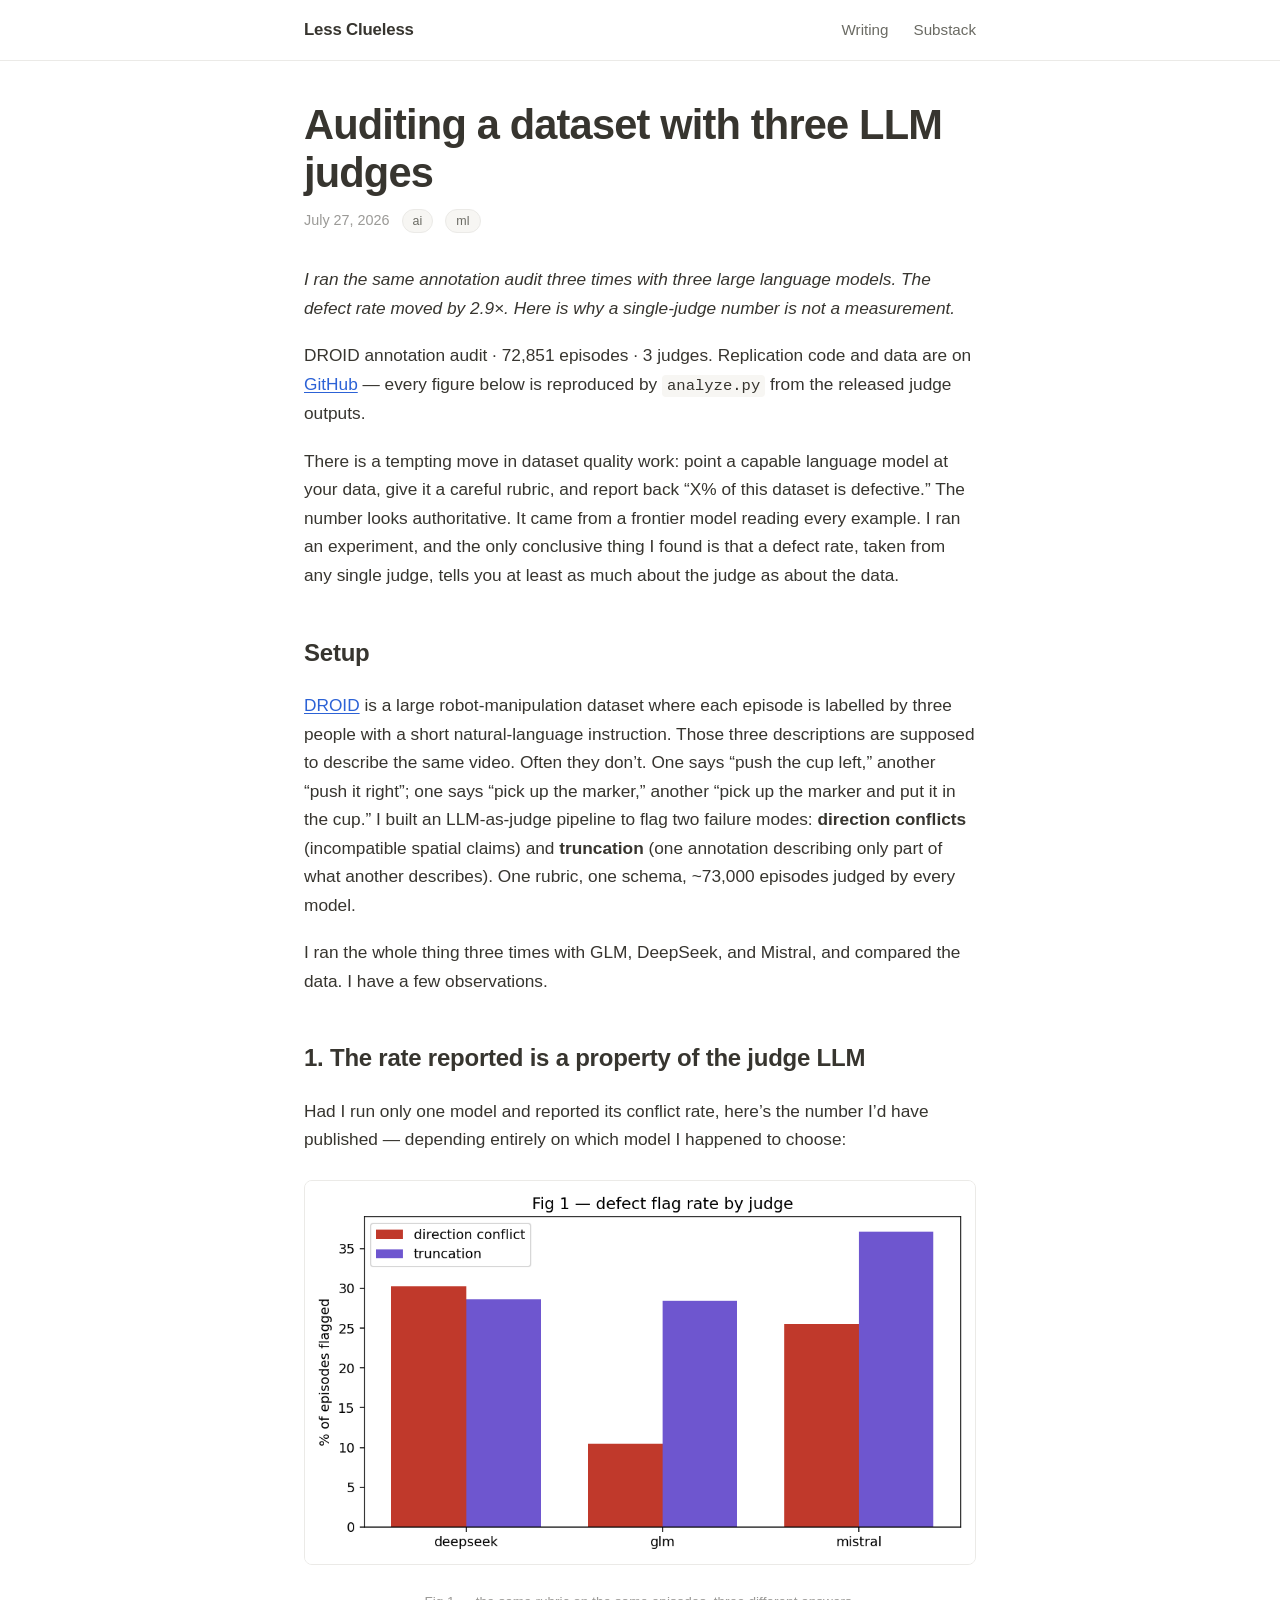
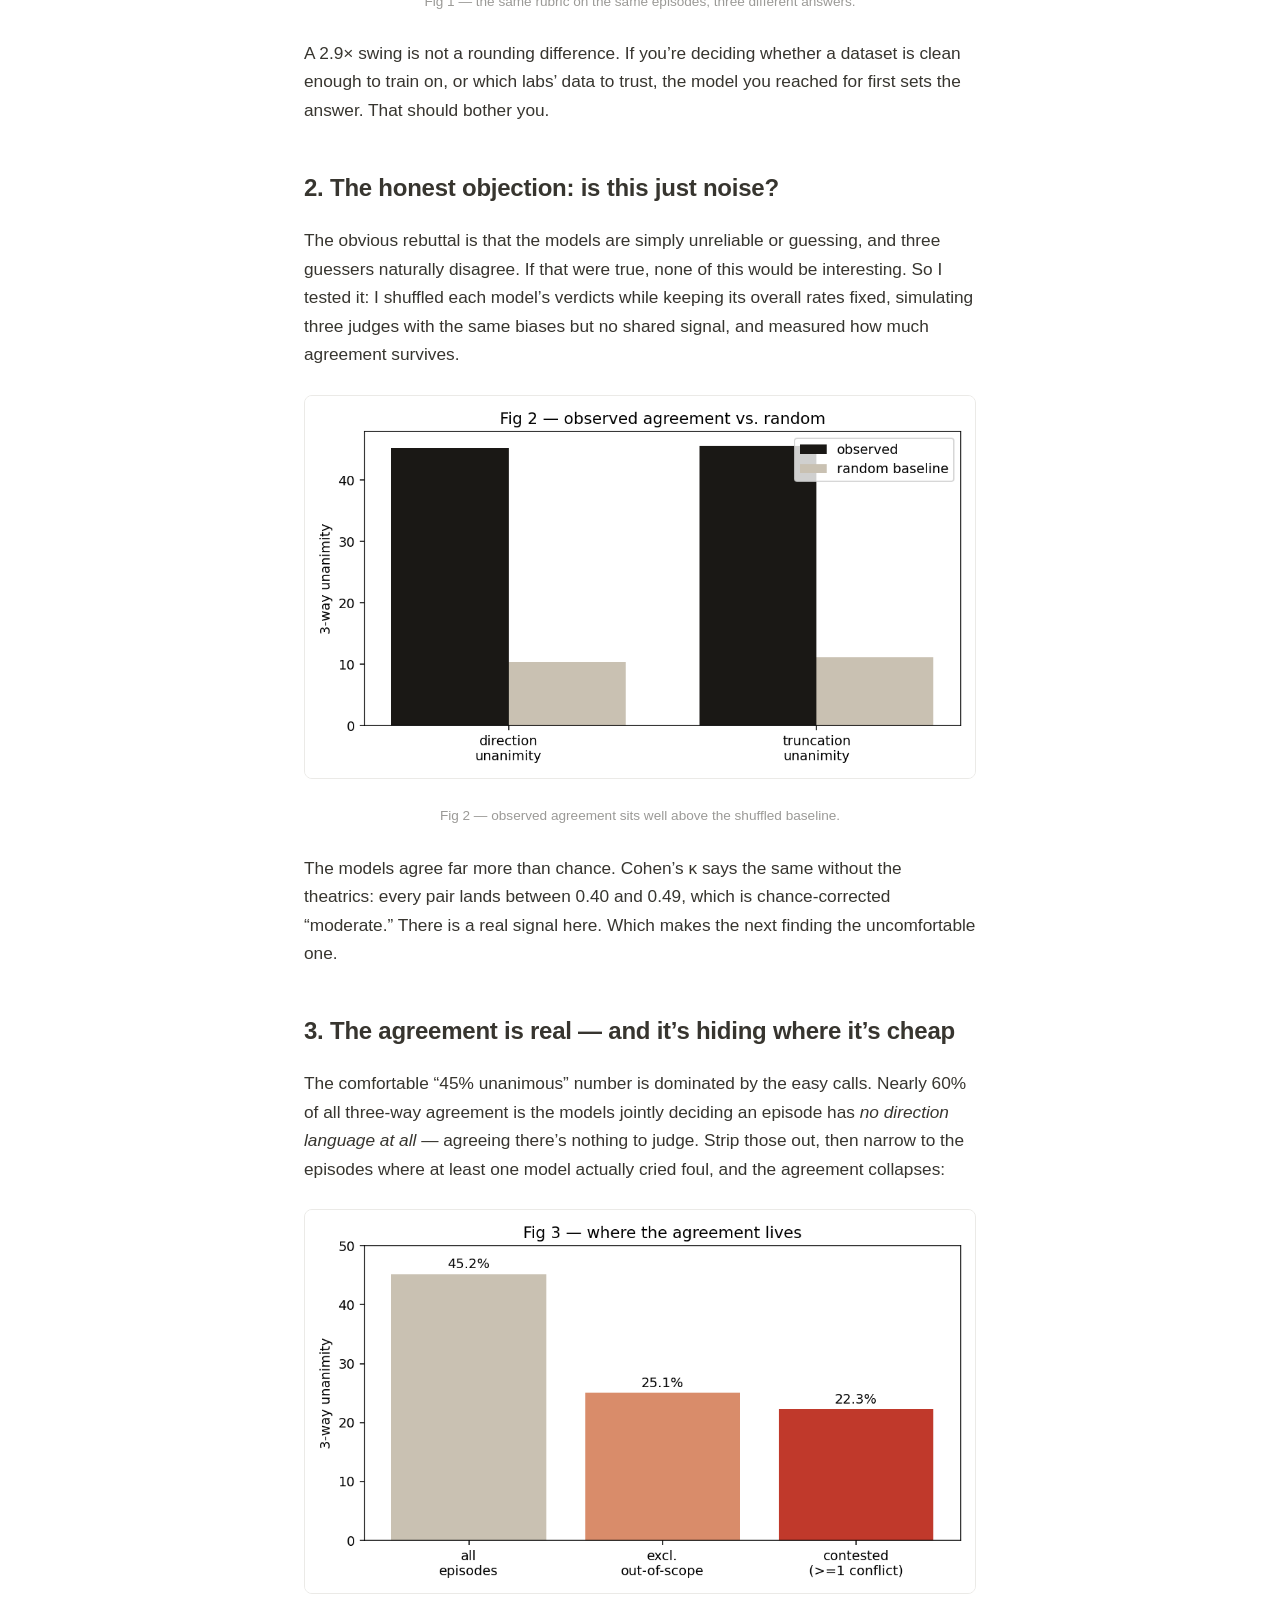
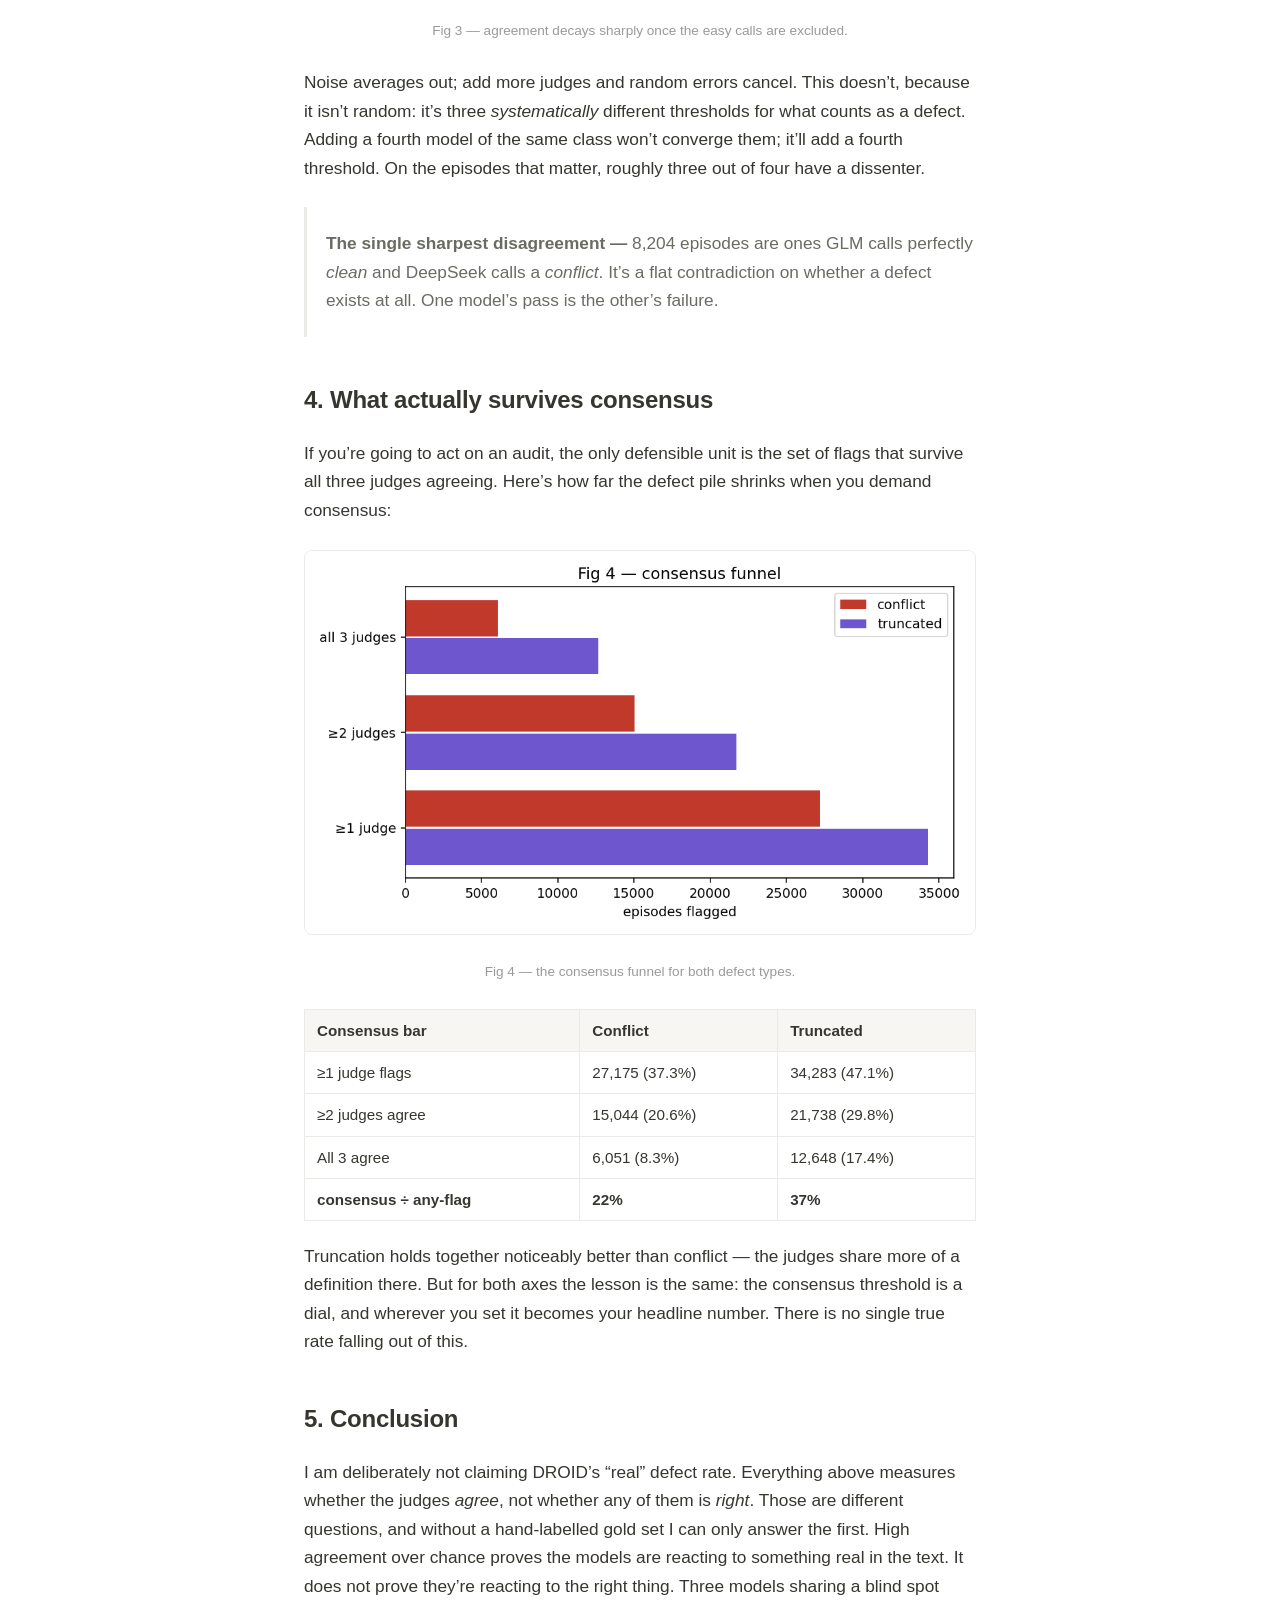
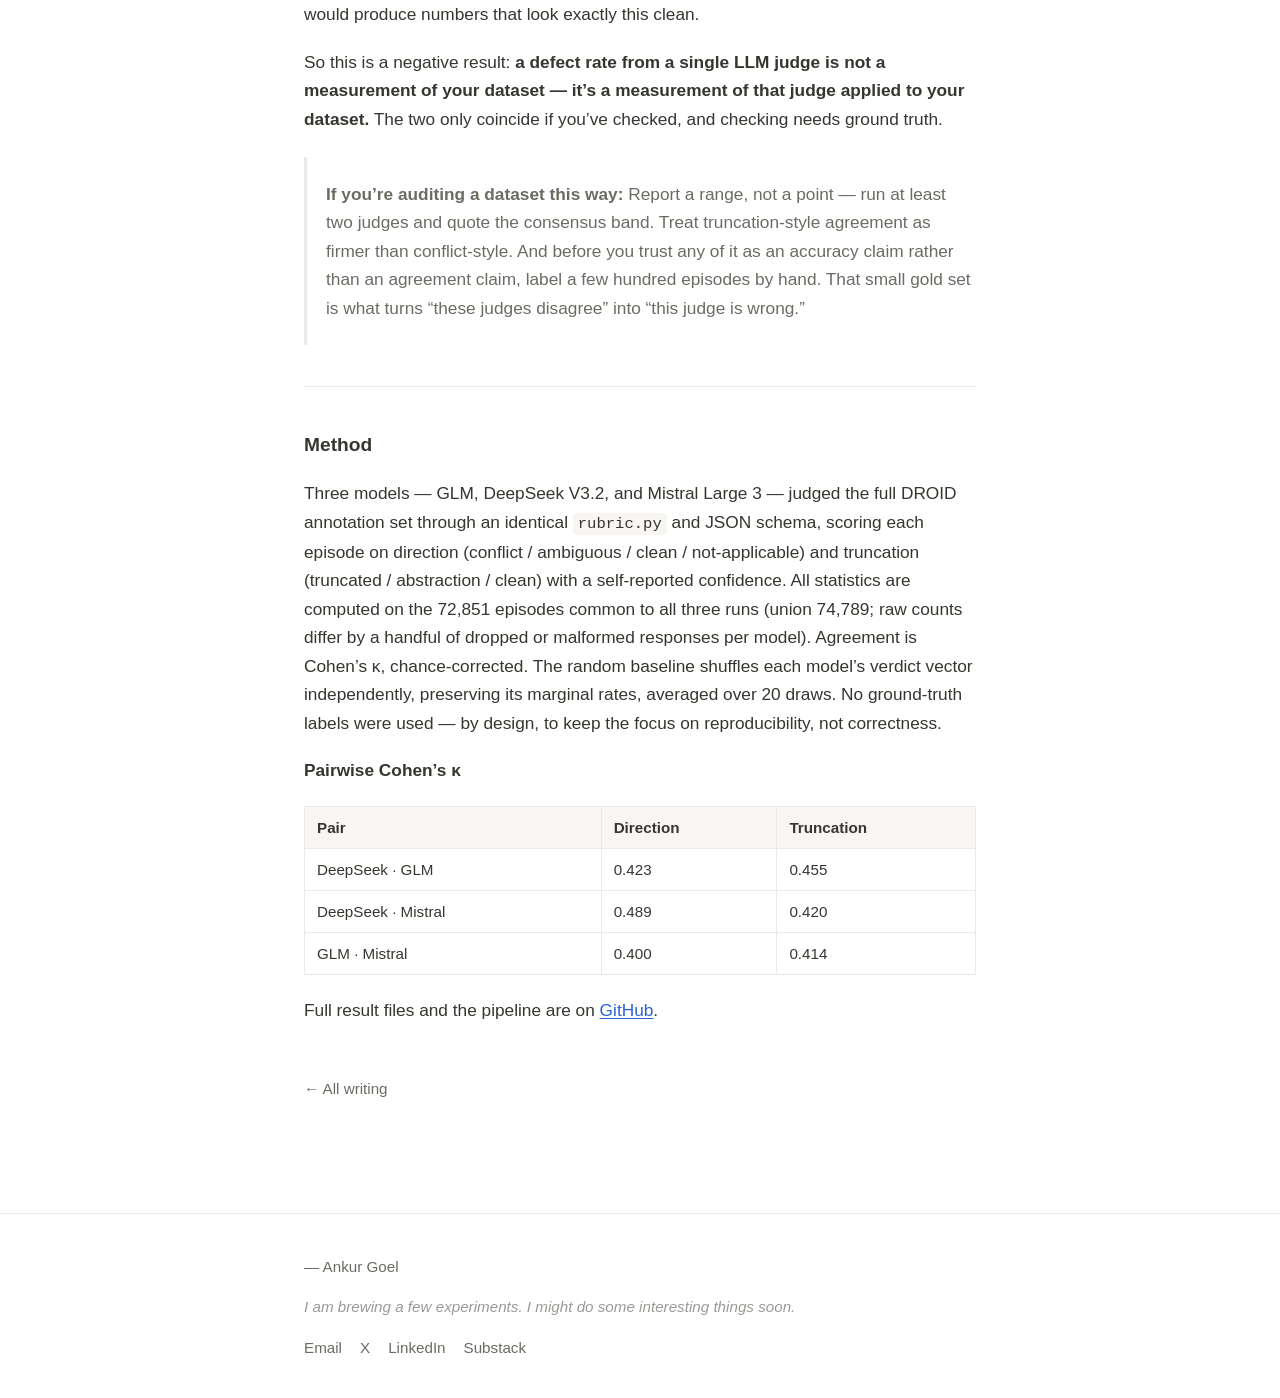
==== posts/droid-audit-llm-judges.html @ 968159c9 "Add post: Auditing a dataset with three LLM judges Co-Authored-By: Claude Opus 5 (1M context) <norep" ====
<!DOCTYPE html>
<html lang="en">
<head>
<meta charset="utf-8">
<meta name="viewport" content="width=device-width, initial-scale=1">
<title>Auditing a dataset with three LLM judges</title>
<meta name="description" content="Three models judged the same 72,851 DROID annotations with one rubric. The defect rate swung 2.9× — why a single-judge number measures the judge, not the data.">
<link rel="canonical" href="https://lessclueless.me/posts/droid-audit-llm-judges.html">
<meta property="og:title" content="Auditing a dataset with three LLM judges">
<meta property="og:description" content="Three models judged the same 72,851 DROID annotations with one rubric. The defect rate swung 2.9× — why a single-judge number measures the judge, not the data.">
<meta property="og:type" content="website">
<meta property="og:url" content="https://lessclueless.me/posts/droid-audit-llm-judges.html">
<meta name="twitter:card" content="summary_large_image">
<link rel="icon" href="/assets/img/favicon.svg" type="image/svg+xml">
<link rel="stylesheet" href="/assets/css/style.css">
</head>
<body>
<header class="site-header"><div class="wrap">
  <a class="brand" href="/">Less Clueless</a>
  <nav class="nav">
    <a href="/">Writing</a>
    <a href="https://lessclueless.substack.com/">Substack</a>
  </nav>
</div></header>

<main class="wrap">
  <article class="article">
    <div class="article-header">
      <h1>Auditing a dataset with three LLM judges</h1>
      <div class="post-meta"><span>July 27, 2026</span><span class="tag">ai</span><span class="tag">ml</span></div>
    </div>
    <div class="post-body">
<p dir="auto"><em>I ran the same annotation audit three times with three large language models. The defect rate moved by 2.9×. Here is why a single-judge number is not a measurement.</em></p>

<p dir="auto">DROID annotation audit · 72,851 episodes · 3 judges. Replication code and data are on <a href="https://github.com/goelankur1996/droid-audit-full">GitHub</a> — every figure below is reproduced by <code>analyze.py</code> from the released judge outputs.</p>

<p dir="auto">There is a tempting move in dataset quality work: point a capable language model at your data, give it a careful rubric, and report back “X% of this dataset is defective.” The number looks authoritative. It came from a frontier model reading every example. I ran an experiment, and the only conclusive thing I found is that a defect rate, taken from any single judge, tells you at least as much about the judge as about the data.</p>

<h2 dir="auto">Setup</h2>

<p dir="auto"><a href="https://droid-dataset.github.io/">DROID</a> is a large robot-manipulation dataset where each episode is labelled by three people with a short natural-language instruction. Those three descriptions are supposed to describe the same video. Often they don’t. One says “push the cup left,” another “push it right”; one says “pick up the marker,” another “pick up the marker and put it in the cup.” I built an LLM-as-judge pipeline to flag two failure modes: <strong>direction conflicts</strong> (incompatible spatial claims) and <strong>truncation</strong> (one annotation describing only part of what another describes). One rubric, one schema, ~73,000 episodes judged by every model.</p>

<p dir="auto">I ran the whole thing three times with GLM, DeepSeek, and Mistral, and compared the data. I have a few observations.</p>

<h2 dir="auto">1. The rate reported is a property of the judge LLM</h2>

<p dir="auto">Had I run only one model and reported its conflict rate, here’s the number I’d have published — depending entirely on which model I happened to choose:</p>

<figure><img src="/assets/img/droid-audit-llm-judges/fig1_flag_rate.png" alt="Defect flag rate by judge: direction conflicts range from 10.4% (GLM) to 30.2% (DeepSeek)"><figcaption>Fig 1 — the same rubric on the same episodes, three different answers.</figcaption></figure>

<p dir="auto">A 2.9× swing is not a rounding difference. If you’re deciding whether a dataset is clean enough to train on, or which labs’ data to trust, the model you reached for first sets the answer. That should bother you.</p>

<h2 dir="auto">2. The honest objection: is this just noise?</h2>

<p dir="auto">The obvious rebuttal is that the models are simply unreliable or guessing, and three guessers naturally disagree. If that were true, none of this would be interesting. So I tested it: I shuffled each model’s verdicts while keeping its overall rates fixed, simulating three judges with the same biases but no shared signal, and measured how much agreement survives.</p>

<figure><img src="/assets/img/droid-audit-llm-judges/fig2_random_baseline.png" alt="Observed three-way agreement compared against a shuffled random baseline"><figcaption>Fig 2 — observed agreement sits well above the shuffled baseline.</figcaption></figure>

<p dir="auto">The models agree far more than chance. Cohen’s κ says the same without the theatrics: every pair lands between 0.40 and 0.49, which is chance-corrected “moderate.” There is a real signal here. Which makes the next finding the uncomfortable one.</p>

<h2 dir="auto">3. The agreement is real — and it’s hiding where it’s cheap</h2>

<p dir="auto">The comfortable “45% unanimous” number is dominated by the easy calls. Nearly 60% of all three-way agreement is the models jointly deciding an episode has <em>no direction language at all</em> — agreeing there’s nothing to judge. Strip those out, then narrow to the episodes where at least one model actually cried foul, and the agreement collapses:</p>

<figure><img src="/assets/img/droid-audit-llm-judges/fig3_agreement_decay.png" alt="Three-way agreement decaying as trivially clean episodes are removed"><figcaption>Fig 3 — agreement decays sharply once the easy calls are excluded.</figcaption></figure>

<p dir="auto">Noise averages out; add more judges and random errors cancel. This doesn’t, because it isn’t random: it’s three <em>systematically</em> different thresholds for what counts as a defect. Adding a fourth model of the same class won’t converge them; it’ll add a fourth threshold. On the episodes that matter, roughly three out of four have a dissenter.</p>

<blockquote><p dir="auto"><strong>The single sharpest disagreement —</strong> 8,204 episodes are ones GLM calls perfectly <em>clean</em> and DeepSeek calls a <em>conflict</em>. It’s a flat contradiction on whether a defect exists at all. One model’s pass is the other’s failure.</p></blockquote>

<h2 dir="auto">4. What actually survives consensus</h2>

<p dir="auto">If you’re going to act on an audit, the only defensible unit is the set of flags that survive all three judges agreeing. Here’s how far the defect pile shrinks when you demand consensus:</p>

<figure><img src="/assets/img/droid-audit-llm-judges/fig4_consensus_funnel.png" alt="Consensus funnel: flag counts shrinking as the agreement bar rises from one judge to all three"><figcaption>Fig 4 — the consensus funnel for both defect types.</figcaption></figure>

<table>
<thead><tr><th>Consensus bar</th><th>Conflict</th><th>Truncated</th></tr></thead>
<tbody>
<tr><td>≥1 judge flags</td><td>27,175 (37.3%)</td><td>34,283 (47.1%)</td></tr>
<tr><td>≥2 judges agree</td><td>15,044 (20.6%)</td><td>21,738 (29.8%)</td></tr>
<tr><td>All 3 agree</td><td>6,051 (8.3%)</td><td>12,648 (17.4%)</td></tr>
<tr><td><strong>consensus ÷ any-flag</strong></td><td><strong>22%</strong></td><td><strong>37%</strong></td></tr>
</tbody>
</table>

<p dir="auto">Truncation holds together noticeably better than conflict — the judges share more of a definition there. But for both axes the lesson is the same: the consensus threshold is a dial, and wherever you set it becomes your headline number. There is no single true rate falling out of this.</p>

<h2 dir="auto">5. Conclusion</h2>

<p dir="auto">I am deliberately not claiming DROID’s “real” defect rate. Everything above measures whether the judges <em>agree</em>, not whether any of them is <em>right</em>. Those are different questions, and without a hand-labelled gold set I can only answer the first. High agreement over chance proves the models are reacting to something real in the text. It does not prove they’re reacting to the right thing. Three models sharing a blind spot would produce numbers that look exactly this clean.</p>

<p dir="auto">So this is a negative result: <strong>a defect rate from a single LLM judge is not a measurement of your dataset — it’s a measurement of that judge applied to your dataset.</strong> The two only coincide if you’ve checked, and checking needs ground truth.</p>

<blockquote><p dir="auto"><strong>If you’re auditing a dataset this way:</strong> Report a range, not a point — run at least two judges and quote the consensus band. Treat truncation-style agreement as firmer than conflict-style. And before you trust any of it as an accuracy claim rather than an agreement claim, label a few hundred episodes by hand. That small gold set is what turns “these judges disagree” into “this judge is wrong.”</p></blockquote>

<hr>

<h3 dir="auto">Method</h3>

<p dir="auto">Three models — GLM, DeepSeek V3.2, and Mistral Large 3 — judged the full DROID annotation set through an identical <code>rubric.py</code> and JSON schema, scoring each episode on direction (conflict / ambiguous / clean / not-applicable) and truncation (truncated / abstraction / clean) with a self-reported confidence. All statistics are computed on the 72,851 episodes common to all three runs (union 74,789; raw counts differ by a handful of dropped or malformed responses per model). Agreement is Cohen’s κ, chance-corrected. The random baseline shuffles each model’s verdict vector independently, preserving its marginal rates, averaged over 20 draws. No ground-truth labels were used — by design, to keep the focus on reproducibility, not correctness.</p>

<p dir="auto"><strong>Pairwise Cohen’s κ</strong></p>

<table>
<thead><tr><th>Pair</th><th>Direction</th><th>Truncation</th></tr></thead>
<tbody>
<tr><td>DeepSeek · GLM</td><td>0.423</td><td>0.455</td></tr>
<tr><td>DeepSeek · Mistral</td><td>0.489</td><td>0.420</td></tr>
<tr><td>GLM · Mistral</td><td>0.400</td><td>0.414</td></tr>
</tbody>
</table>

<p dir="auto">Full result files and the pipeline are on <a href="https://github.com/goelankur1996/droid-audit-full">GitHub</a>.</p>
</div>
    <a class="back-link" href="/">← All writing</a>
  </article>
</main>

<footer class="site-footer"><div class="wrap">
  <div>— Ankur Goel</div>
  <p><em>I am brewing a few experiments. I might do some interesting things soon.</em></p>
  <ul class="socials"><li><a href="mailto:ankur@chaotix.ai">Email</a></li><li><a href="https://x.com/goelankur1996">X</a></li><li><a href="https://www.linkedin.com/in/goelankur1996/">LinkedIn</a></li><li><a href="https://lessclueless.substack.com/">Substack</a></li></ul>
</div></footer>
</body>
</html>
---- assets/css/style.css ----
/* Less Clueless — site styles
   Notion-inspired reading layout, responsive, extensible. */

:root {
  --text: #37352f;
  --text-muted: #6b6b64;
  --text-faint: #9b9a97;
  --bg: #ffffff;
  --bg-subtle: #f7f6f3;
  --border: #ebeae7;
  --accent: #2b2a27;
  --link: #2c62d6;
  --max-width: 720px;
  --font-sans: -apple-system, BlinkMacSystemFont, "Segoe UI", "Inter",
    Helvetica, Arial, sans-serif;
  --font-serif: "Iowan Old Style", "Charter", Georgia, serif;
  --radius: 8px;
}

@media (prefers-color-scheme: dark) {
  :root {
    --text: #e6e5e2;
    --text-muted: #a3a29d;
    --text-faint: #78776f;
    --bg: #191919;
    --bg-subtle: #202020;
    --border: #2f2f2c;
    --accent: #f2f1ee;
    --link: #6f9bff;
  }
}

* { box-sizing: border-box; }

html { -webkit-text-size-adjust: 100%; scroll-behavior: smooth; }

body {
  margin: 0;
  font-family: var(--font-sans);
  color: var(--text);
  background: var(--bg);
  line-height: 1.65;
  font-size: 18px;
  -webkit-font-smoothing: antialiased;
  text-rendering: optimizeLegibility;
}

.wrap {
  max-width: var(--max-width);
  margin: 0 auto;
  padding: 0 24px;
}

/* ---------- Header / nav ---------- */
.site-header {
  border-bottom: 1px solid var(--border);
  position: sticky;
  top: 0;
  background: color-mix(in srgb, var(--bg) 88%, transparent);
  backdrop-filter: saturate(180%) blur(10px);
  z-index: 10;
}
.site-header .wrap {
  display: flex;
  align-items: center;
  justify-content: space-between;
  height: 60px;
}
.brand {
  font-weight: 700;
  font-size: 1.05rem;
  letter-spacing: -0.01em;
  text-decoration: none;
  color: var(--text);
}
.nav a {
  color: var(--text-muted);
  text-decoration: none;
  margin-left: 20px;
  font-size: 0.95rem;
}
.nav a:hover { color: var(--text); }

/* ---------- Hero (home) ---------- */
.hero { padding: 64px 0 24px; }
.hero h1 {
  font-size: clamp(2rem, 6vw, 2.9rem);
  line-height: 1.1;
  letter-spacing: -0.02em;
  margin: 0 0 12px;
  font-weight: 700;
}
.hero .tagline { font-size: 1.2rem; color: var(--text-muted); margin: 0 0 18px; }
.hero .intro { color: var(--text-muted); max-width: 60ch; }

/* ---------- Post list ---------- */
.section-label {
  text-transform: uppercase;
  letter-spacing: 0.08em;
  font-size: 0.75rem;
  color: var(--text-faint);
  font-weight: 600;
  margin: 48px 0 8px;
}
.post-list { list-style: none; padding: 0; margin: 0 0 48px; }
.post-item {
  padding: 22px 0;
  border-bottom: 1px solid var(--border);
}
.post-item:last-child { border-bottom: none; }
.post-item a.post-title {
  font-size: 1.35rem;
  font-weight: 600;
  letter-spacing: -0.01em;
  text-decoration: none;
  color: var(--text);
  display: inline-block;
  margin-bottom: 4px;
}
.post-item a.post-title:hover { color: var(--link); }
.post-item .post-desc { color: var(--text-muted); margin: 4px 0 8px; font-size: 1rem; }
.post-meta { font-size: 0.85rem; color: var(--text-faint); display: flex; gap: 12px; flex-wrap: wrap; }
.tag {
  background: var(--bg-subtle);
  border: 1px solid var(--border);
  border-radius: 20px;
  padding: 1px 10px;
  font-size: 0.78rem;
  color: var(--text-muted);
}

/* ---------- Article ---------- */
.article { padding: 40px 0 24px; }
.article-header { margin-bottom: 32px; }
.article-header h1 {
  font-size: clamp(1.9rem, 5vw, 2.6rem);
  line-height: 1.15;
  letter-spacing: -0.02em;
  margin: 0 0 12px;
  font-weight: 700;
}
.article-header .post-meta { font-size: 0.9rem; }
.back-link {
  display: inline-block;
  margin: 32px 0 24px;
  color: var(--text-muted);
  text-decoration: none;
  font-size: 0.95rem;
}
.back-link:hover { color: var(--text); }

.post-body { font-size: 1.08rem; }
.post-body p { margin: 1.1em 0; }
.post-body h2 {
  font-size: 1.5rem; margin: 1.8em 0 0.4em; letter-spacing: -0.01em; font-weight: 650;
}
.post-body h3 { font-size: 1.2rem; margin: 1.5em 0 0.3em; font-weight: 600; }
.post-body a { color: var(--link); text-decoration: underline; text-underline-offset: 2px; }
.post-body ul, .post-body ol { padding-left: 1.4em; margin: 1em 0; }
.post-body li { margin: 0.35em 0; }
.post-body img {
  max-width: 100%;
  height: auto;
  border-radius: var(--radius);
  display: block;
  margin: 1.5em auto;
  border: 1px solid var(--border);
}
.post-body figure { margin: 1.5em 0; }
.post-body figcaption { font-size: 0.85rem; color: var(--text-faint); text-align: center; margin-top: 6px; }
.post-body blockquote {
  border-left: 3px solid var(--border);
  margin: 1.4em 0;
  padding: 0.2em 0 0.2em 1.1em;
  color: var(--text-muted);
}
.post-body pre {
  background: var(--bg-subtle);
  border: 1px solid var(--border);
  border-radius: var(--radius);
  padding: 16px;
  overflow-x: auto;
  font-size: 0.9rem;
}
.post-body code {
  background: var(--bg-subtle);
  padding: 2px 5px;
  border-radius: 4px;
  font-size: 0.9em;
}
.post-body pre code { background: none; padding: 0; }
.post-body hr { border: none; border-top: 1px solid var(--border); margin: 2.4em 0; }
.post-body video { max-width: 100%; border-radius: var(--radius); display: block; margin: 1.5em auto; }
.post-body table { border-collapse: collapse; width: 100%; margin: 1.4em 0; font-size: 0.95rem; }
.post-body th, .post-body td { border: 1px solid var(--border); padding: 8px 12px; text-align: left; }
.post-body th { background: var(--bg-subtle); }

/* ---------- Footer ---------- */
.site-footer {
  border-top: 1px solid var(--border);
  margin-top: 64px;
  padding: 40px 0;
  color: var(--text-muted);
  font-size: 0.95rem;
}
.site-footer .socials { display: flex; gap: 18px; flex-wrap: wrap; margin: 12px 0 0; padding: 0; list-style: none; }
.site-footer .socials a { color: var(--text-muted); text-decoration: none; }
.site-footer .socials a:hover { color: var(--text); text-decoration: underline; }
.site-footer em { color: var(--text-faint); }

@media (max-width: 600px) {
  body { font-size: 17px; }
  .hero { padding: 40px 0 16px; }
  .wrap { padding: 0 18px; }
}
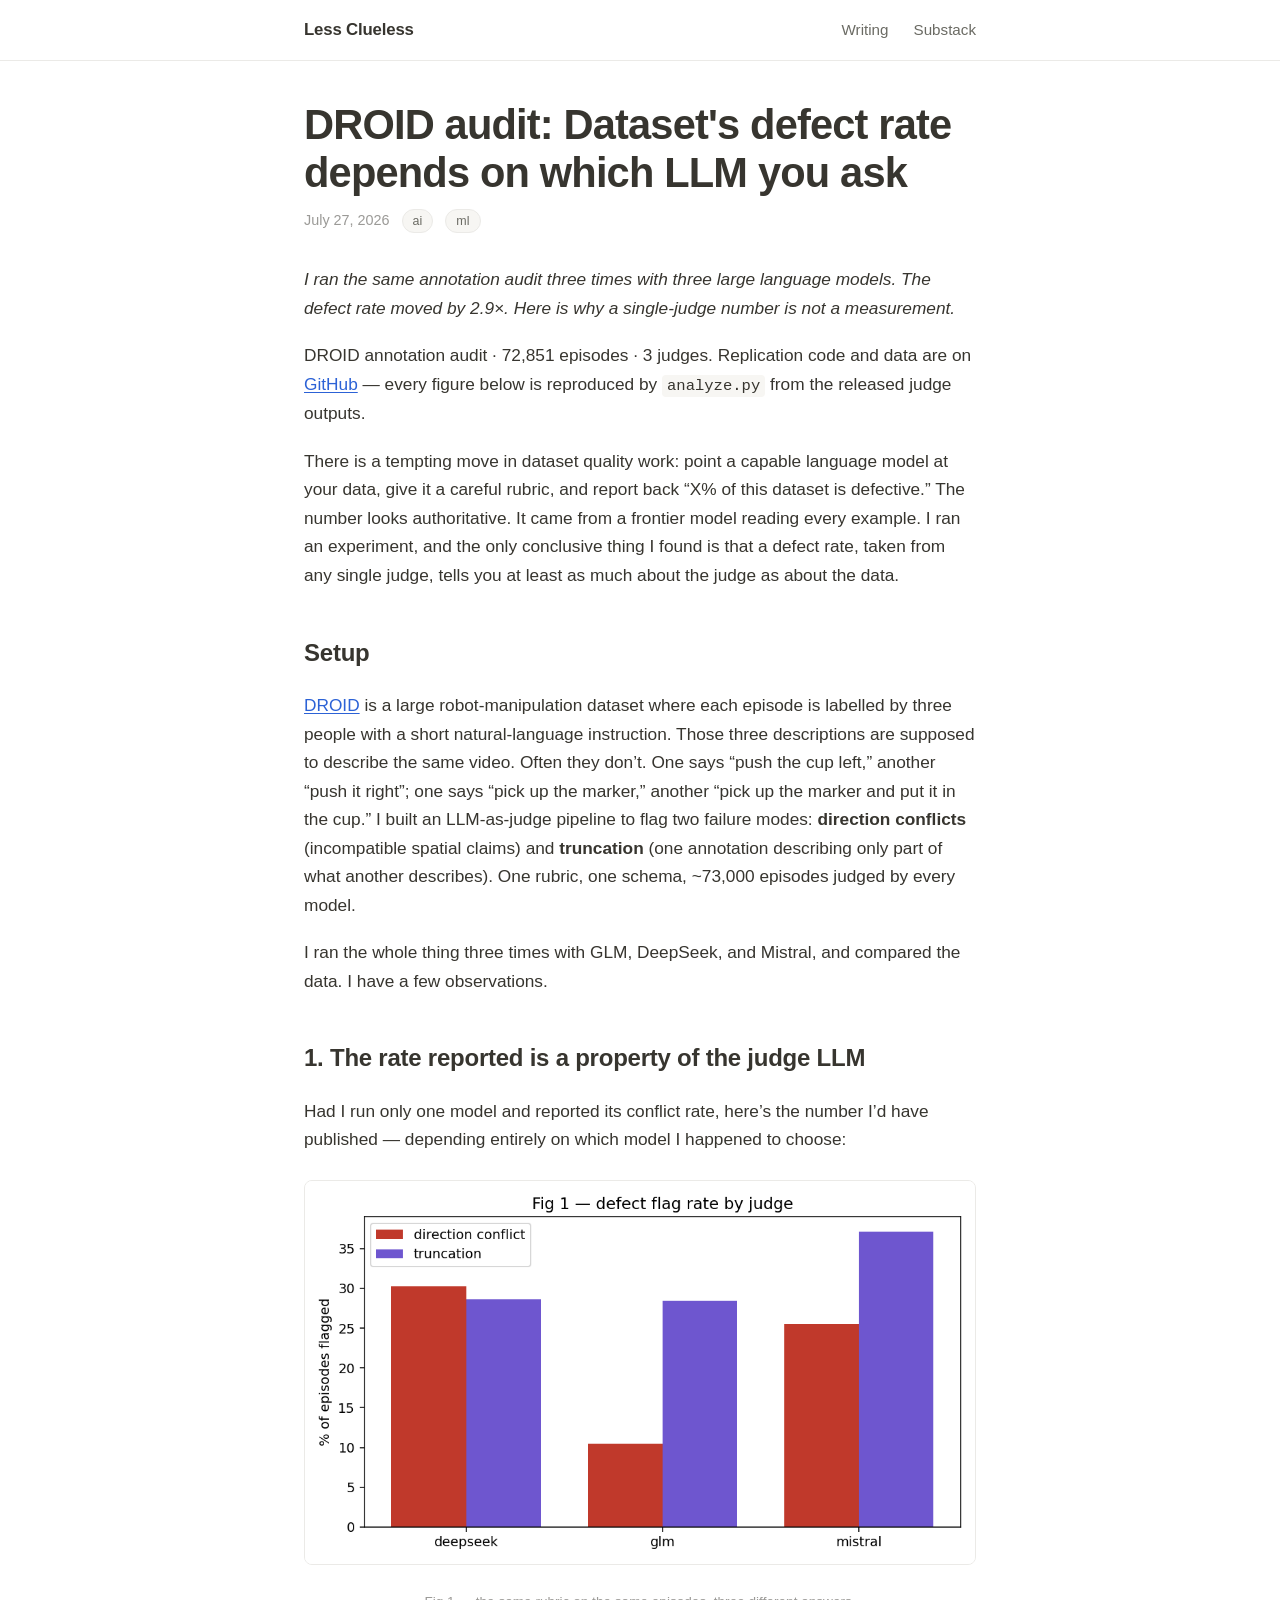
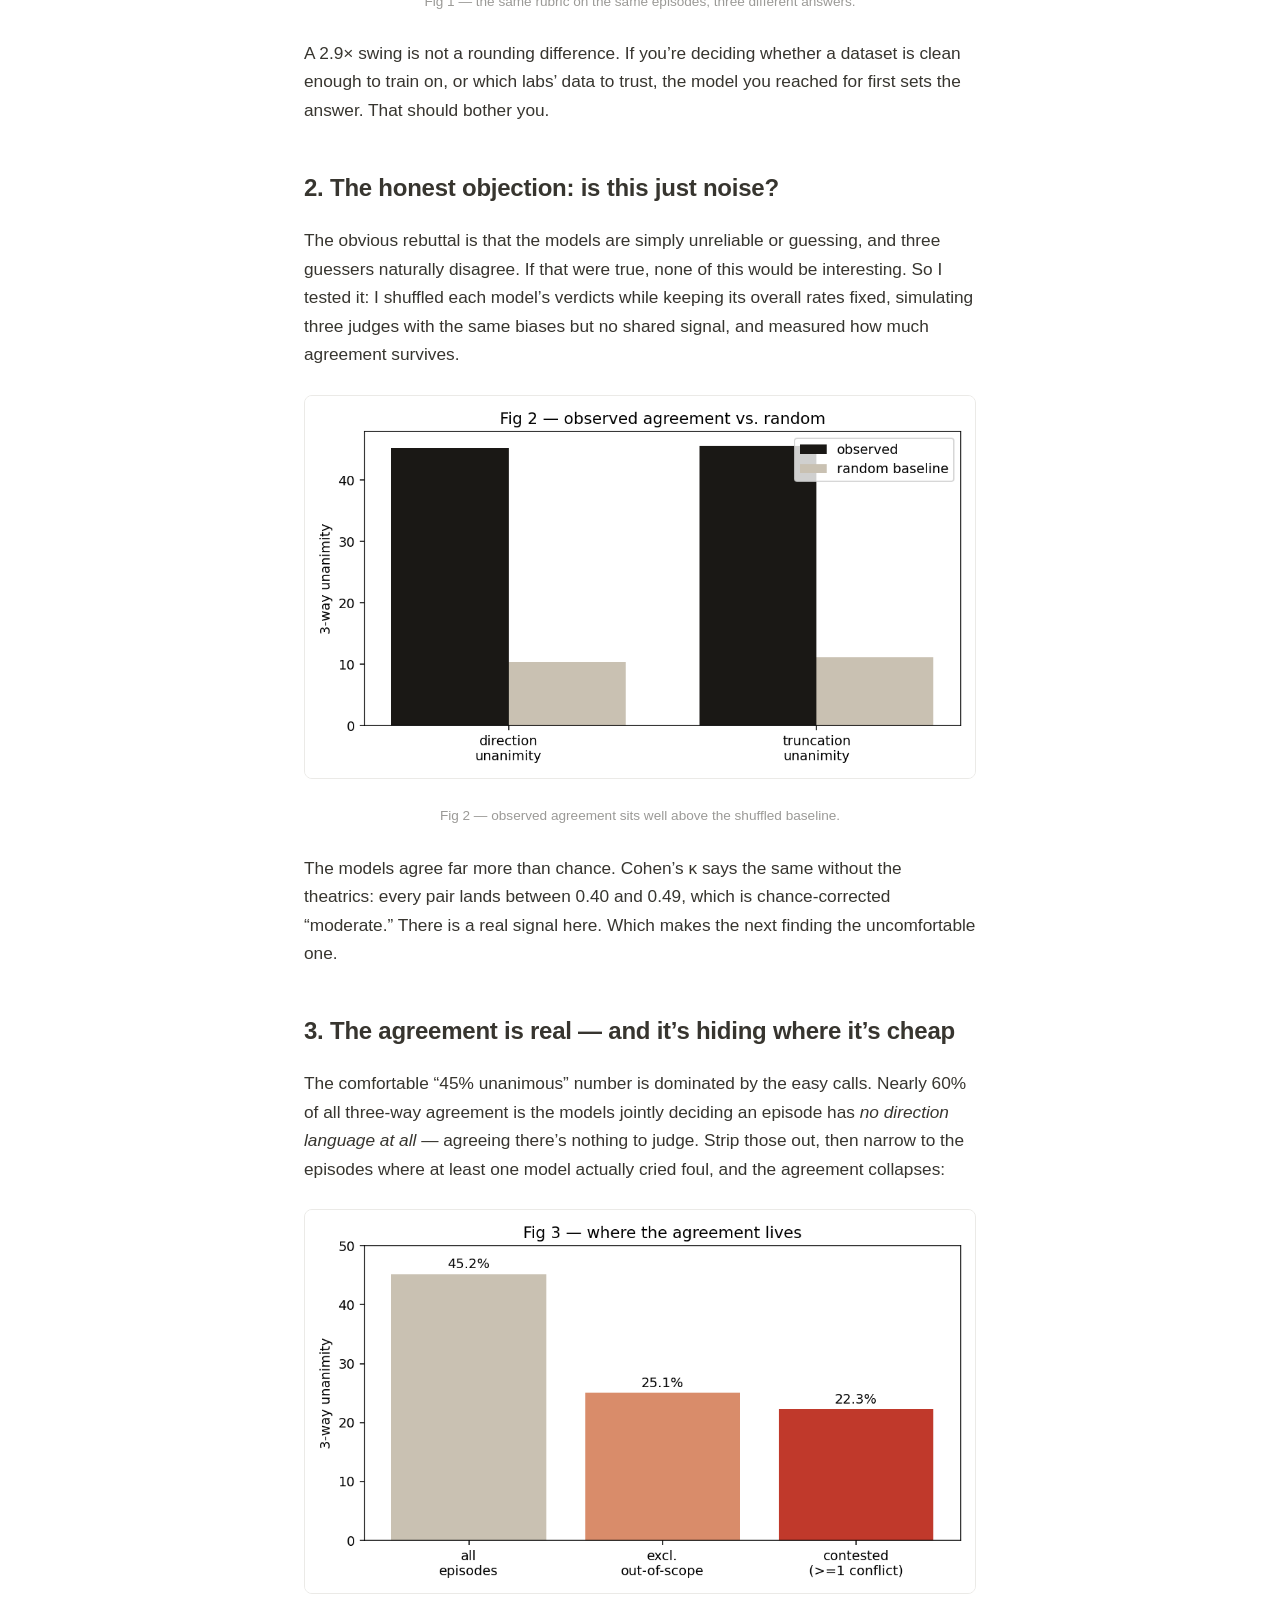
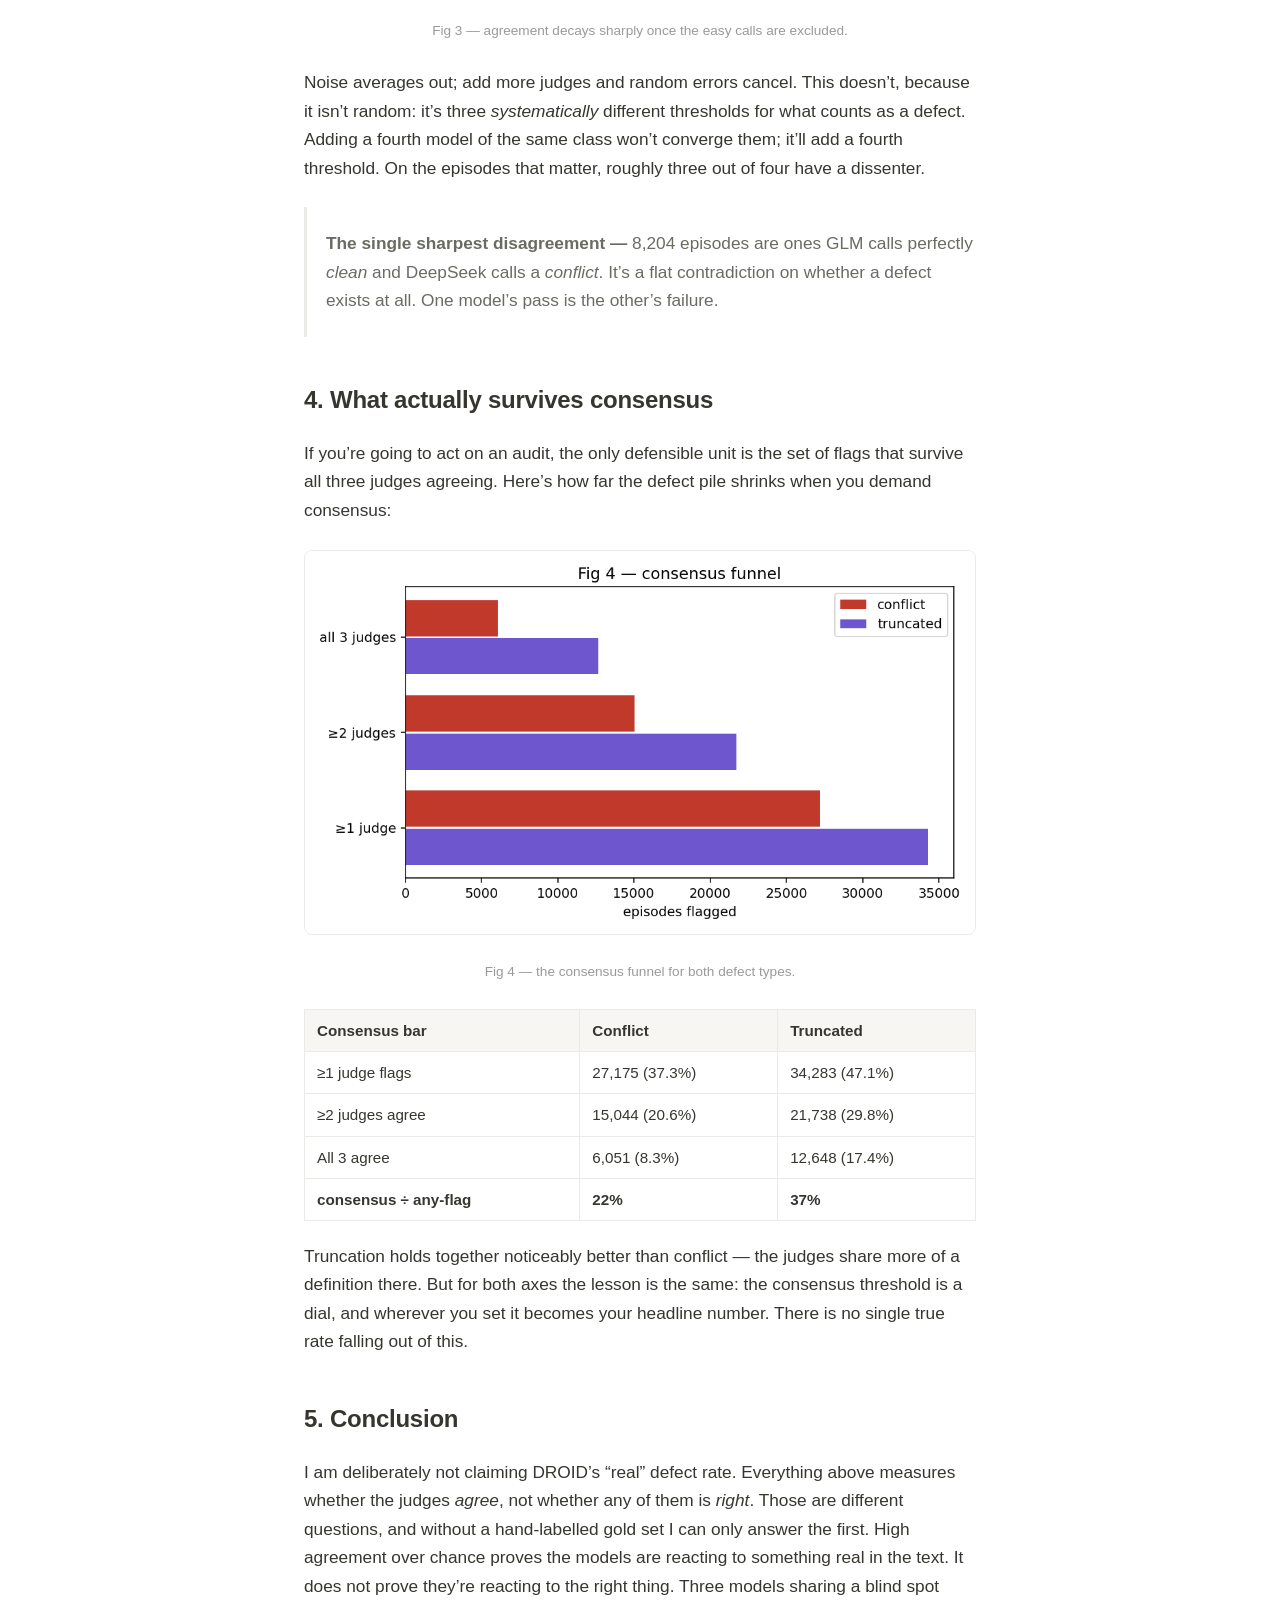
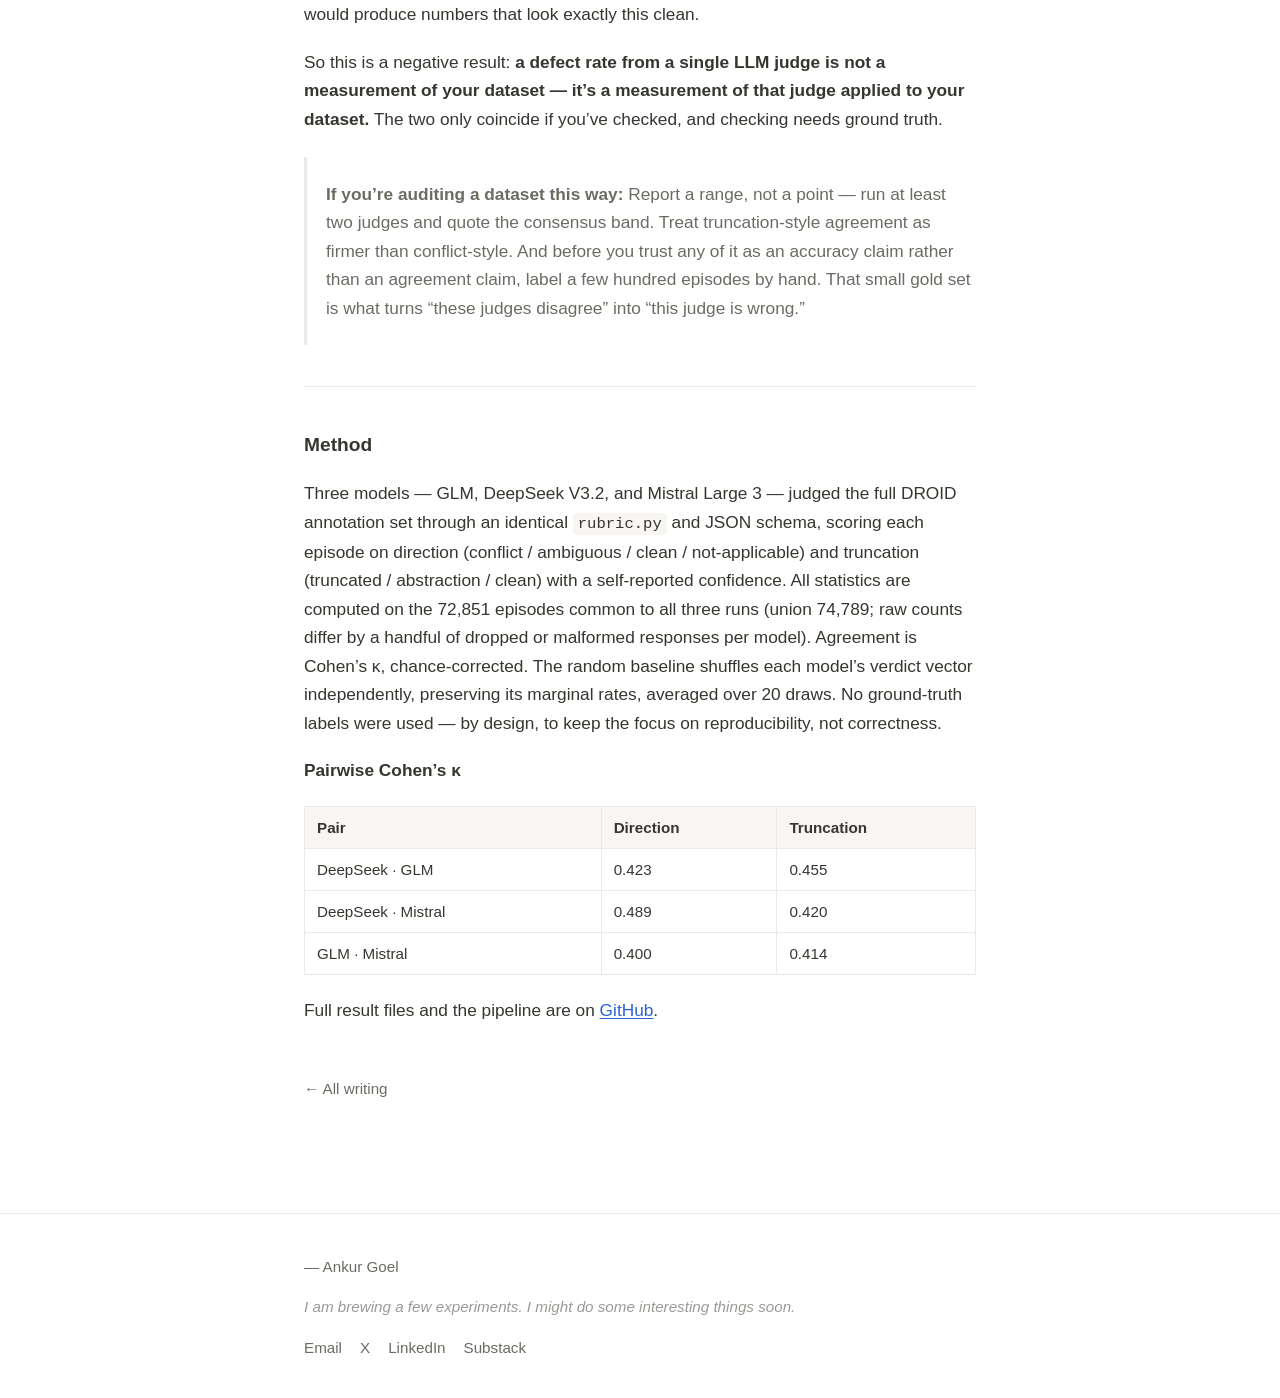
==== commit 81d888c2: "Retitle DROID audit post Co-Authored-By: Claude Opus 5 (1M context) <noreply@anthropic.com>" ====
--- a/posts/droid-audit-llm-judges.html
+++ b/posts/droid-audit-llm-judges.html
@@ -3,10 +3,10 @@
 <head>
 <meta charset="utf-8">
 <meta name="viewport" content="width=device-width, initial-scale=1">
-<title>Auditing a dataset with three LLM judges</title>
+<title>DROID audit: Dataset&#x27;s defect rate depends on which LLM you ask</title>
 <meta name="description" content="Three models judged the same 72,851 DROID annotations with one rubric. The defect rate swung 2.9× — why a single-judge number measures the judge, not the data.">
 <link rel="canonical" href="https://lessclueless.me/posts/droid-audit-llm-judges.html">
-<meta property="og:title" content="Auditing a dataset with three LLM judges">
+<meta property="og:title" content="DROID audit: Dataset&#x27;s defect rate depends on which LLM you ask">
 <meta property="og:description" content="Three models judged the same 72,851 DROID annotations with one rubric. The defect rate swung 2.9× — why a single-judge number measures the judge, not the data.">
 <meta property="og:type" content="website">
 <meta property="og:url" content="https://lessclueless.me/posts/droid-audit-llm-judges.html">
@@ -26,7 +26,7 @@
 <main class="wrap">
   <article class="article">
     <div class="article-header">
-      <h1>Auditing a dataset with three LLM judges</h1>
+      <h1>DROID audit: Dataset&#x27;s defect rate depends on which LLM you ask</h1>
       <div class="post-meta"><span>July 27, 2026</span><span class="tag">ai</span><span class="tag">ml</span></div>
     </div>
     <div class="post-body">
